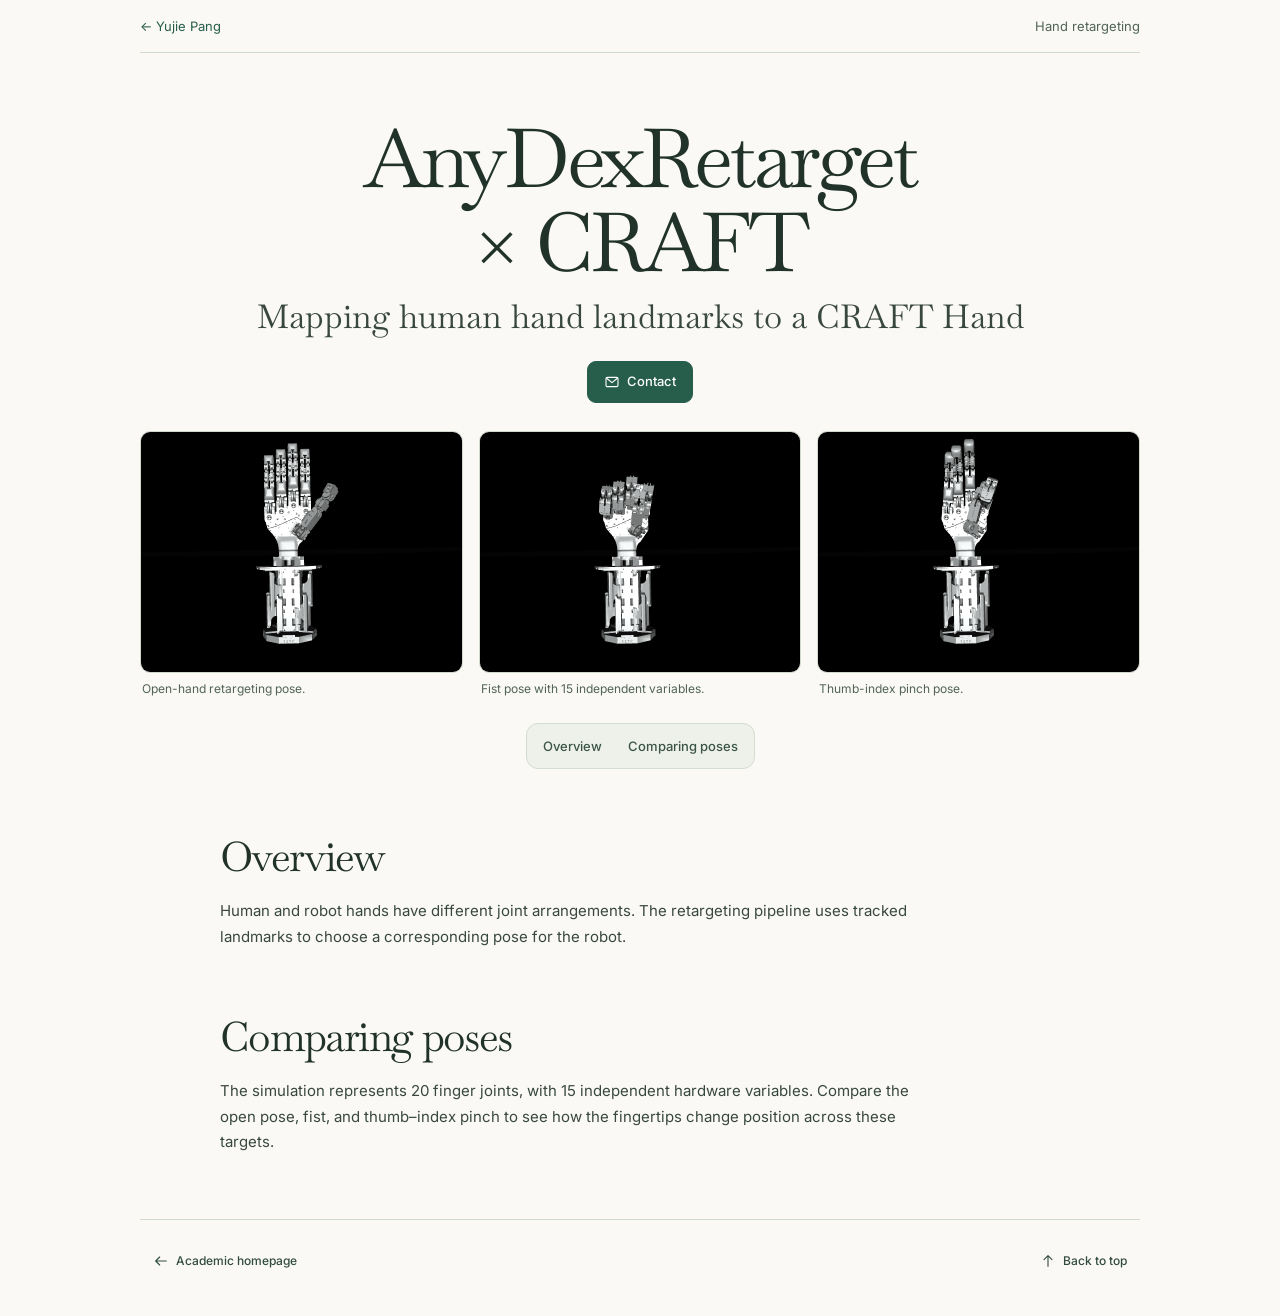
==== projects/anydex-craft/index.html @ 13231a03 "Publish academic portfolio with research pages, papers, and robotics demos" ====
<!doctype html>
<html lang="en">
<head>
  <meta charset="utf-8">
  <meta name="viewport" content="width=device-width, initial-scale=1">
  <title>AnyDexRetarget × CRAFT | Yujie Pang</title>
  <meta name="description" content="Human and robot hands have different joint arrangements. The retargeting pipeline uses tracked landmarks to choose a corresponding pose for the robot.">
  <meta property="og:title" content="AnyDexRetarget × CRAFT · Mapping human hand landmarks to a CRAFT Hand">
  <meta property="og:description" content="Human and robot hands have different joint arrangements. The retargeting pipeline uses tracked landmarks to choose a corresponding pose for the robot.">
  <meta property="og:image" content="https://fslee2.github.io/assets/anydex/craft_open.png">
  <link rel="stylesheet" href="https://fonts.googleapis.com/css2?family=Baskervville&amp;family=Inter:wght@400;500;600&amp;display=swap">
  <link rel="stylesheet" href="../project.css">
  <link rel="stylesheet" href="../../actions.css">
  <script src="../project.js" defer></script>
</head>
<body>
<a class="skip" href="#main">Skip to project</a>
<nav class="crumb" aria-label="Back navigation"><a href="../../#projects">← Yujie Pang</a><span>Hand retargeting</span></nav>
<main id="main">
<header class="hero"><h1>AnyDexRetarget × CRAFT</h1><p class="subtitle">Mapping human hand landmarks to a CRAFT Hand</p>
<nav class="resources action-row" aria-label="Project resources"><a href="mailto:12310115@mail.sustech.edu.cn?subject=CRAFT%20retargeting%20project" class="action action--primary"><svg aria-hidden="true" focusable="false"><use href="../../assets/actions.svg#mail"></use></svg>Contact</a></nav></header>
<div class="showcase poses"><figure class="panel"><div class="frame"><a href="../../assets/anydex/craft_open.png" aria-label="Open full-size image: CRAFT hand open pose"><img src="../../assets/anydex/craft_open.png" alt="CRAFT hand open pose" loading="lazy"></a></div><figcaption>Open-hand retargeting pose.</figcaption></figure>
<figure class="panel"><div class="frame"><a href="../../assets/anydex/craft_fist_15dof.png" aria-label="Open full-size image: CRAFT hand fist pose with 15 independent variables"><img src="../../assets/anydex/craft_fist_15dof.png" alt="CRAFT hand fist pose with 15 independent variables" loading="lazy"></a></div><figcaption>Fist pose with 15 independent variables.</figcaption></figure>
<figure class="panel"><div class="frame"><a href="../../assets/anydex/craft_thumb_index_pinch.png" aria-label="Open full-size image: CRAFT hand thumb-index pinch pose"><img src="../../assets/anydex/craft_thumb_index_pinch.png" alt="CRAFT hand thumb-index pinch pose" loading="lazy"></a></div><figcaption>Thumb-index pinch pose.</figcaption></figure></div>
<nav class="contents" aria-label="On this page"><a href="#overview">Overview</a><a href="#method">Comparing poses</a></nav>
<section id="overview" class="section">
<h2>Overview</h2>
<p>Human and robot hands have different joint arrangements. The retargeting pipeline uses tracked landmarks to choose a corresponding pose for the robot.</p>
</section>
<section id="method" class="section">
<h2>Comparing poses</h2>
<p>The simulation represents 20 finger joints, with 15 independent hardware variables. Compare the open pose, fist, and thumb–index pinch to see how the fingertips change position across these targets.</p>
</section>
</main>
<footer><a href="../../" class="action action--quiet"><svg aria-hidden="true" focusable="false"><use href="../../assets/actions.svg#back"></use></svg>Academic homepage</a><a href="#main" class="action action--quiet"><svg aria-hidden="true" focusable="false"><use href="../../assets/actions.svg#up"></use></svg>Back to top</a></footer>
</body>
</html>
---- projects/project.css ----
:root {
  color-scheme: light;
  --paper: #faf9f5;
  --ink: #21322b;
  --body: #39483f;
  --subtle: #526457;
  --line: #d1d9cd;
  --accent: #275d4b;
  --serif: Baskervville, Georgia, serif;
}
* { box-sizing: border-box; }
html { scroll-padding-top: 18px; }
body { margin: 0; color: var(--body); background: var(--paper); font: 15px/1.7 Inter, system-ui, sans-serif; }
main, .crumb, footer { width: min(100% - 48px, 1000px); margin: auto; }
a { color: var(--accent); text-underline-offset: .2em; }
a:hover { text-decoration-thickness: 2px; }
:focus-visible { outline: 2px solid var(--accent); outline-offset: 4px; }
.skip { position: absolute; left: 8px; top: -70px; background: white; padding: 7px; z-index: 1; }
.skip:focus { top: 4px; }
.crumb, footer { display: flex; align-items: center; justify-content: space-between; gap: 12px; padding: 15px 0; font-size: 13px; }
.crumb { border-bottom: 1px solid var(--line); }
.crumb a, footer a { text-decoration: none; }
.crumb a:hover, footer a:hover { text-decoration: underline; }
.crumb span { color: var(--subtle); }
.hero { max-width: 860px; text-align: center; margin: auto; padding: clamp(36px,5vw,68px) 0 28px; }
h1,h2,h3,p,figure { margin: 0; }
h1,h2,h3 { color: var(--ink); }
h1 { font: 400 clamp(43px,7vw,82px)/1.02 var(--serif); letter-spacing: -.045em; text-wrap: balance; }
.subtitle { font: 400 clamp(20px,2.8vw,33px)/1.22 var(--serif); margin: 13px auto 0; max-width: 48ch; text-wrap: balance; }
.authors { margin-top: 20px; }
.venue { font-size: 13px; color: var(--subtle); }
.resources, .contents { display: flex; flex-wrap: wrap; justify-content: center; align-items: center; gap: 9px; }
.resources { margin: 21px auto 0; }
.resources a { border: 1px solid #b9c8bb; background: #f4f6ef; border-radius: 24px; padding: 7px 18px; font-size: 13px; text-decoration: none; font-weight: 500; }
.resources a:first-child { color: #fff; background: var(--accent); border-color: var(--accent); }
.resources a:hover { box-shadow: 0 2px 6px #10291b20; text-decoration: underline; }
.showcase, .gallery { display: grid; gap: 16px; align-items: stretch; }
.showcase.pair { grid-template-columns: minmax(0,1.45fr) minmax(0,1fr); }
.showcase.poses { grid-template-columns: repeat(3,minmax(0,1fr)); }
.showcase.poses img { height: auto; }
.panel { min-width: 0; }
.frame { display: grid; place-items: center; background: #fff; border: 1px solid var(--line); overflow: hidden; border-radius: 10px; }
.frame a { display: grid; width: 100%; place-items: center; }
.frame img,.frame video { display: block; max-width: 100%; width: 100%; height: clamp(230px,32vw,365px); object-fit: contain; }
.frame video { background: #19201e; }
figcaption { color: var(--subtle); font-size: 12px; line-height: 1.5; margin: 7px 2px 0; }
.contents { margin: 25px 0 0; padding: 14px 0; border-block: 1px solid var(--line); gap: 8px 24px; }
.contents a { font-size: 13px; text-decoration: none; }
.contents a:hover { text-decoration: underline; }
.section { margin: clamp(36px,5vw,66px) auto; max-width: 840px; }
.section h2 { font: 400 clamp(29px,3.3vw,41px)/1.15 var(--serif); letter-spacing: -.04em; margin-bottom: 18px; }
.section p { max-width: 77ch; margin-bottom: 12px; }
.gallery { grid-template-columns: repeat(2,minmax(0,1fr)); margin-top: 22px; gap: 24px 16px; }
.gallery .frame img,.gallery .frame video { height: clamp(180px,22vw,262px); }
.gallery.single { grid-template-columns: 1fr; }
.gallery.single .frame img { height: auto; max-height: 440px; }
.paper { display: grid; grid-template-columns: minmax(120px,178px) minmax(0,1fr); gap: clamp(20px,4vw,40px); align-items: center; padding: clamp(17px,3vw,31px); background: #ecf1e9; border-radius: 10px; }
.paper img { display: block; width: 100%; height: auto; border: 1px solid var(--line); }
.paper h3 { font: 400 24px/1.22 var(--serif); margin-bottom: 9px; }
.paper p { font-size: 14px; }
.paper nav { display: flex; gap: 10px 18px; flex-wrap: wrap; font-size: 13px; }
pre { white-space: pre-wrap; overflow-wrap: anywhere; background: #eff1eb; border: 1px solid var(--line); padding: 15px; border-radius: 7px; font: 13px/1.6 ui-monospace, monospace; }
.cite-tools { display: flex; gap: 15px; align-items: center; font-size: 13px; }
button { color: var(--accent); font: inherit; padding: 7px 13px; background: white; border: 1px solid var(--line); border-radius: 5px; cursor: pointer; }
footer { border-top: 1px solid var(--line); padding-block: 22px 36px; }
@media(max-width: 650px) {
  main,.crumb,footer { width: calc(100% - 32px); }
  .showcase.pair,.gallery { grid-template-columns: 1fr; }
  .frame img,.frame video,.gallery .frame img,.gallery .frame video { height: auto; max-height: 330px; }
  .showcase.pair video { width: 100%; }
  .paper { grid-template-columns: minmax(72px,23%) minmax(0,1fr); gap: 14px; }
  .paper h3 { font-size: 19px; }
  .resources a { padding: 6px 13px; }
  .authors { font-size: 14px; }
}
---- actions.css ----
/* The same controls appear on the homepage and inside each project. */
.action-row {
  display: flex;
  flex-wrap: wrap;
  align-items: center;
  gap: 7px;
}
.action-row .action, summary.action, footer .action {
  box-sizing: border-box;
  display: inline-flex;
  align-items: center;
  justify-content: center;
  gap: 7px;
  min-height: 38px;
  max-width: 100%;
  padding: 7px 12px;
  border: 1px solid #c7d1c9;
  border-radius: 9px;
  background: #fffefa;
  color: #324c40;
  font: 500 13px/1.3 Inter, system-ui, sans-serif;
  text-decoration: none;
  cursor: pointer;
  transition: background-color .15s, border-color .15s, box-shadow .15s;
}
.action-row .action--primary {
  background: #244f41;
  color: white;
  border-color: #244f41;
}
.action-row .action--soft, summary.action--soft {
  background: #e6eee6;
  color: #204f3e;
  border-color: #c3d2c3;
}
.action-row .action--quiet, footer .action {
  background: transparent;
  border-color: transparent;
}
.action svg {
  pointer-events: none;
  width: 16px;
  height: 16px;
  fill: none;
  stroke: currentColor;
  stroke-linecap: round;
  stroke-linejoin: round;
  stroke-width: 1.65;
  flex: none;
}
@media (hover:hover) {
  .action-row .action:hover, summary.action:hover, footer .action:hover {
    background: #e7eee6;
    border-color: #98b19e;
    color: #183f30;
    text-decoration: none;
    box-shadow: 0 1px 3px #1f3c2e12;
  }
  .action-row .action--primary:hover {
    background: #153e30;
    border-color: #153e30;
    color: white;
  }
}
.action:focus-visible { outline: 2px solid #246850; outline-offset: 3px; }
.action-row .action:active, summary.action:active, footer .action:active { box-shadow: inset 0 1px 3px #19372935; }
.action[hidden] { display: none; }
details[open] > summary.action .disclosure-icon { transform: rotate(180deg); }
.resources.action-row { margin-top: 23px; gap: 8px; }
.resources.action-row .action { min-height: 42px; padding-inline: 16px; }
.contents {
  width: fit-content;
  max-width: 100%;
  margin: 25px auto 0;
  padding: 4px;
  gap: 2px;
  border: 1px solid #d4dcd1;
  border-radius: 12px;
  background: #edf1e9;
}
.contents a {
  display: inline-flex;
  align-items: center;
  justify-content: center;
  min-height: 36px;
  padding: 6px 12px;
  border-radius: 8px;
  color: #3c5447;
  font-weight: 500;
  font-size: 13px;
}
.contents a:hover, .contents a[aria-current="location"] {
  background: #fffefa;
  color: #234b3b;
  box-shadow: 0 1px 4px #19372916;
  text-decoration: none;
}
.paper nav.action-row, .cite-tools.action-row { gap: 7px; }
.paper nav.action-row { margin-top: 14px; }
.bibtex[open] > summary.action { margin-right: 70px; }
.bibtex > button.action { top: 0; right: 0; }
.page-footer .action, footer .action { font-size: 12px; }
@media (max-width:650px) {
  .action-row .action, summary.action, footer .action, .resources.action-row .action, .contents a { min-height: 44px; }
  .contents { width: 100%; display: grid; grid-template-columns: repeat(2,minmax(0,1fr)); }
  .contents a { padding-inline: 6px; text-align: center; }
  .contents a:last-child:nth-child(odd) { grid-column: 1 / -1; }
  .resources.action-row:has(> :nth-child(4)) { display: grid; grid-template-columns: repeat(2,minmax(0,1fr)); max-width: 355px; }
  .paper:has(.action-row) { grid-template-columns: clamp(66px,20vw,105px) 1fr; gap: 8px 14px; }
  .paper > div { display: contents; }
  .paper > a { grid-column: 1; grid-row: 1 / 3; }
  .paper h3, .paper p { grid-column: 2; margin: 0; }
  .paper nav.action-row { grid-column: 1 / -1; margin-top: 8px; }
}
@media (prefers-reduced-motion:reduce) { .action-row .action, summary.action, footer .action { transition: none; } }
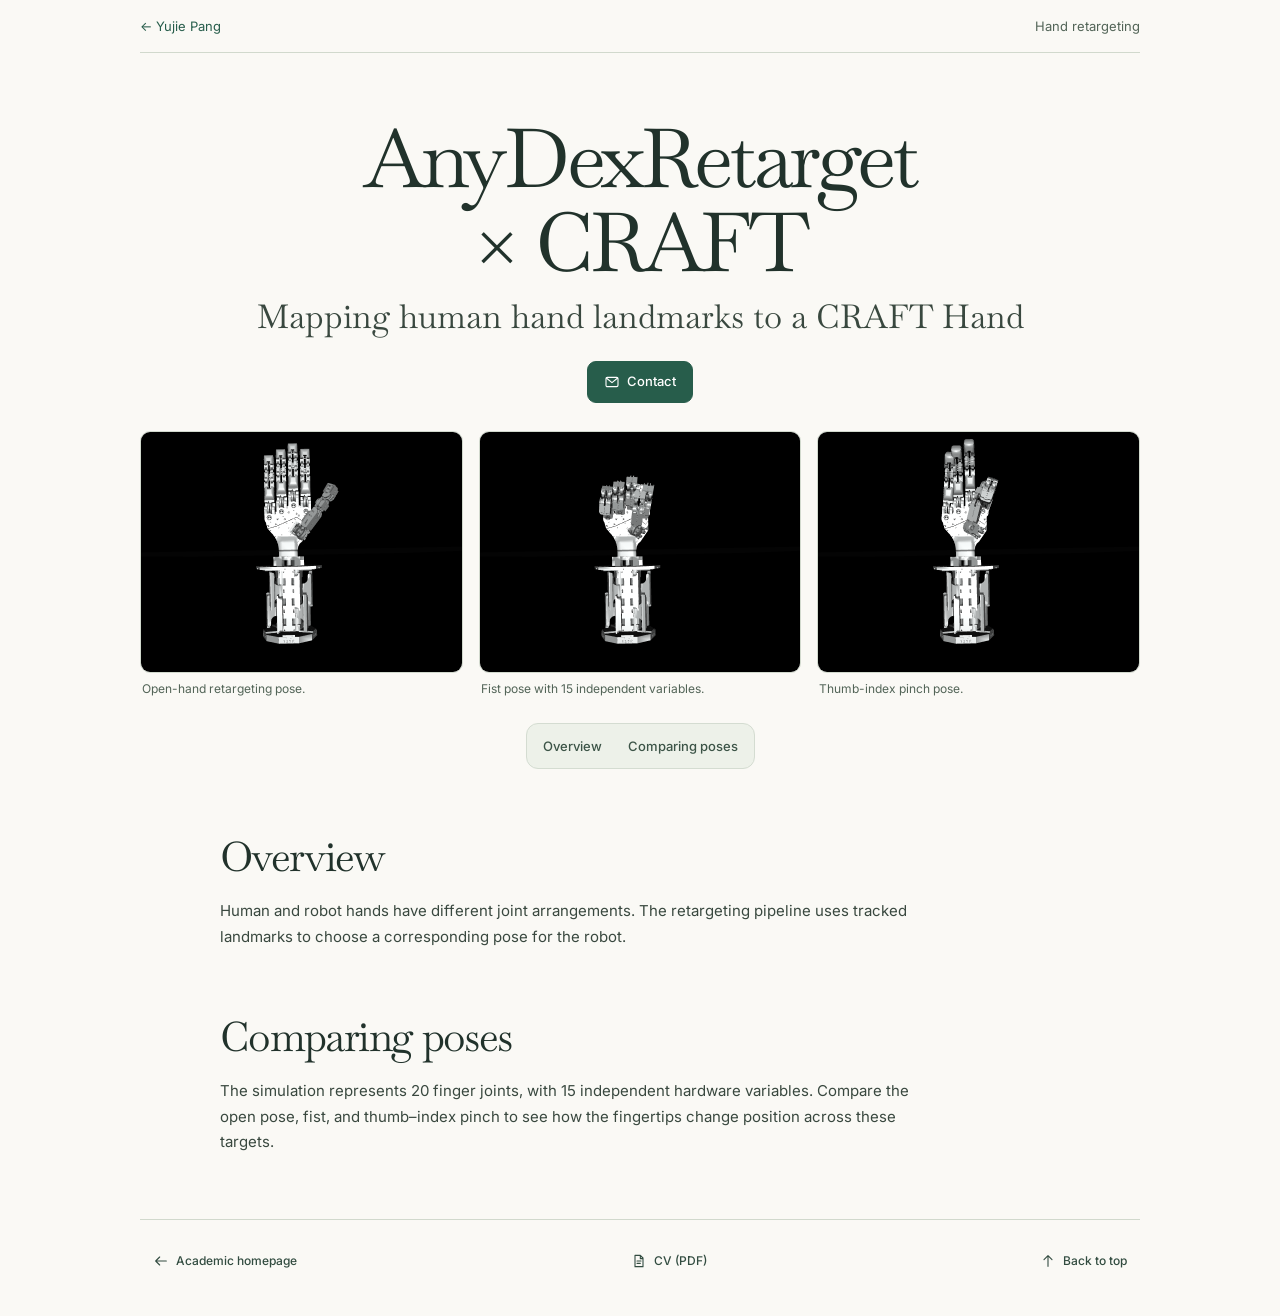
==== commit d0a98a44: "Add current academic CV to homepage and project footers" ====
--- a/projects/anydex-craft/index.html
+++ b/projects/anydex-craft/index.html
@@ -32,6 +32,6 @@
 <p>The simulation represents 20 finger joints, with 15 independent hardware variables. Compare the open pose, fist, and thumb–index pinch to see how the fingertips change position across these targets.</p>
 </section>
 </main>
-<footer><a href="../../" class="action action--quiet"><svg aria-hidden="true" focusable="false"><use href="../../assets/actions.svg#back"></use></svg>Academic homepage</a><a href="#main" class="action action--quiet"><svg aria-hidden="true" focusable="false"><use href="../../assets/actions.svg#up"></use></svg>Back to top</a></footer>
+<footer><a href="../../" class="action action--quiet"><svg aria-hidden="true" focusable="false"><use href="../../assets/actions.svg#back"></use></svg>Academic homepage</a><a href="../../assets/cv/CV_Yujie_Pang.pdf" target="_blank" rel="noreferrer" class="action action--quiet" aria-label="Open Yujie Pang’s CV as a PDF"><svg aria-hidden="true" focusable="false"><use href="../../assets/actions.svg#paper"></use></svg>CV (PDF)</a><a href="#main" class="action action--quiet"><svg aria-hidden="true" focusable="false"><use href="../../assets/actions.svg#up"></use></svg>Back to top</a></footer>
 </body>
 </html>
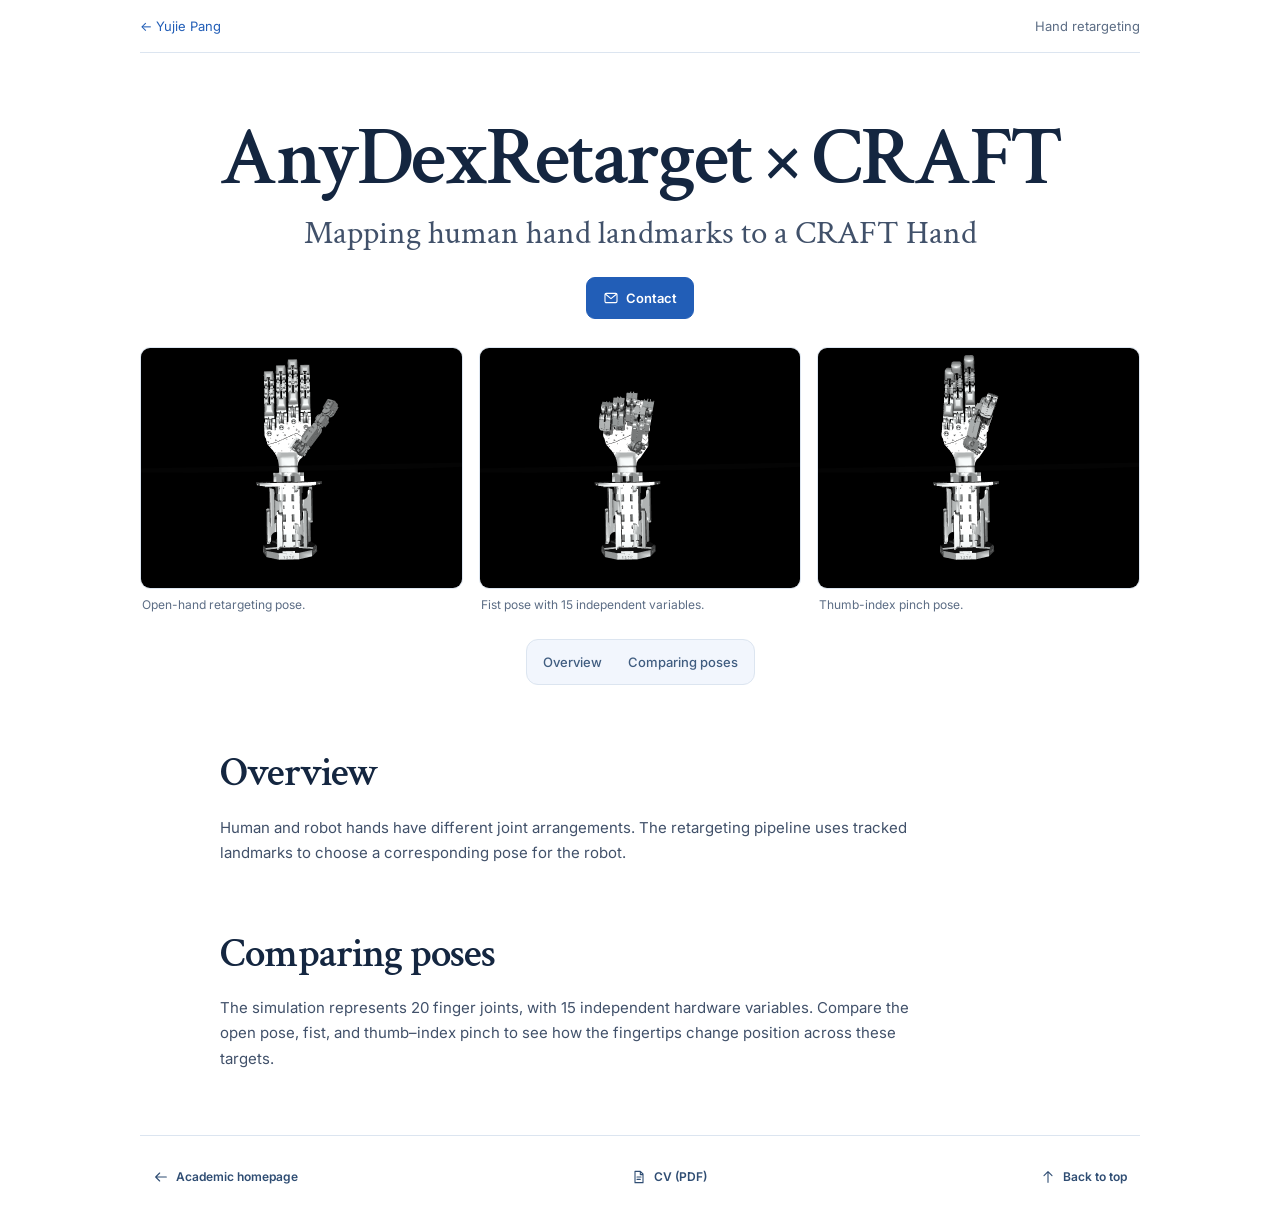
==== commit 4d6b20e1: "Apply blue and white palette with stronger typography across the site" ====
--- a/projects/anydex-craft/index.html
+++ b/projects/anydex-craft/index.html
@@ -8,7 +8,7 @@
   <meta property="og:title" content="AnyDexRetarget × CRAFT · Mapping human hand landmarks to a CRAFT Hand">
   <meta property="og:description" content="Human and robot hands have different joint arrangements. The retargeting pipeline uses tracked landmarks to choose a corresponding pose for the robot.">
   <meta property="og:image" content="https://fslee2.github.io/assets/anydex/craft_open.png">
-  <link rel="stylesheet" href="https://fonts.googleapis.com/css2?family=Baskervville&amp;family=Inter:wght@400;500;600&amp;display=swap">
+  <link rel="stylesheet" href="https://fonts.googleapis.com/css2?family=Crimson+Text:wght@400;600;700&amp;family=Inter:wght@400;500;600;700&amp;display=swap">
   <link rel="stylesheet" href="../project.css">
   <link rel="stylesheet" href="../../actions.css">
   <script src="../project.js" defer></script>
--- a/projects/project.css
+++ b/projects/project.css
@@ -1,12 +1,12 @@
 :root {
   color-scheme: light;
-  --paper: #faf9f5;
-  --ink: #21322b;
-  --body: #39483f;
-  --subtle: #526457;
-  --line: #d1d9cd;
-  --accent: #275d4b;
-  --serif: Baskervville, Georgia, serif;
+  --paper: #ffffff;
+  --ink: #142640;
+  --body: #41516a;
+  --subtle: #5c6d85;
+  --line: #dce5f0;
+  --accent: #225eb7;
+  --serif: "Crimson Text", Georgia, serif;
 }
 * { box-sizing: border-box; }
 html { scroll-padding-top: 18px; }
@@ -25,15 +25,15 @@
 .hero { max-width: 860px; text-align: center; margin: auto; padding: clamp(36px,5vw,68px) 0 28px; }
 h1,h2,h3,p,figure { margin: 0; }
 h1,h2,h3 { color: var(--ink); }
-h1 { font: 400 clamp(43px,7vw,82px)/1.02 var(--serif); letter-spacing: -.045em; text-wrap: balance; }
+h1 { font: 600 clamp(43px,7vw,82px)/1.02 var(--serif); letter-spacing: -.03em; text-wrap: balance; }
 .subtitle { font: 400 clamp(20px,2.8vw,33px)/1.22 var(--serif); margin: 13px auto 0; max-width: 48ch; text-wrap: balance; }
 .authors { margin-top: 20px; }
 .venue { font-size: 13px; color: var(--subtle); }
 .resources, .contents { display: flex; flex-wrap: wrap; justify-content: center; align-items: center; gap: 9px; }
 .resources { margin: 21px auto 0; }
-.resources a { border: 1px solid #b9c8bb; background: #f4f6ef; border-radius: 24px; padding: 7px 18px; font-size: 13px; text-decoration: none; font-weight: 500; }
+.resources a { border: 1px solid #c6d8ef; background: #f2f7ff; border-radius: 24px; padding: 7px 18px; font-size: 13px; text-decoration: none; font-weight: 500; }
 .resources a:first-child { color: #fff; background: var(--accent); border-color: var(--accent); }
-.resources a:hover { box-shadow: 0 2px 6px #10291b20; text-decoration: underline; }
+.resources a:hover { box-shadow: 0 2px 6px #163f7920; text-decoration: underline; }
 .showcase, .gallery { display: grid; gap: 16px; align-items: stretch; }
 .showcase.pair { grid-template-columns: minmax(0,1.45fr) minmax(0,1fr); }
 .showcase.poses { grid-template-columns: repeat(3,minmax(0,1fr)); }
@@ -42,24 +42,24 @@
 .frame { display: grid; place-items: center; background: #fff; border: 1px solid var(--line); overflow: hidden; border-radius: 10px; }
 .frame a { display: grid; width: 100%; place-items: center; }
 .frame img,.frame video { display: block; max-width: 100%; width: 100%; height: clamp(230px,32vw,365px); object-fit: contain; }
-.frame video { background: #19201e; }
+.frame video { background: #142033; }
 figcaption { color: var(--subtle); font-size: 12px; line-height: 1.5; margin: 7px 2px 0; }
 .contents { margin: 25px 0 0; padding: 14px 0; border-block: 1px solid var(--line); gap: 8px 24px; }
 .contents a { font-size: 13px; text-decoration: none; }
 .contents a:hover { text-decoration: underline; }
 .section { margin: clamp(36px,5vw,66px) auto; max-width: 840px; }
-.section h2 { font: 400 clamp(29px,3.3vw,41px)/1.15 var(--serif); letter-spacing: -.04em; margin-bottom: 18px; }
+.section h2 { font: 600 clamp(29px,3.3vw,41px)/1.15 var(--serif); letter-spacing: -.02em; margin-bottom: 18px; }
 .section p { max-width: 77ch; margin-bottom: 12px; }
 .gallery { grid-template-columns: repeat(2,minmax(0,1fr)); margin-top: 22px; gap: 24px 16px; }
 .gallery .frame img,.gallery .frame video { height: clamp(180px,22vw,262px); }
 .gallery.single { grid-template-columns: 1fr; }
 .gallery.single .frame img { height: auto; max-height: 440px; }
-.paper { display: grid; grid-template-columns: minmax(120px,178px) minmax(0,1fr); gap: clamp(20px,4vw,40px); align-items: center; padding: clamp(17px,3vw,31px); background: #ecf1e9; border-radius: 10px; }
+.paper { display: grid; grid-template-columns: minmax(120px,178px) minmax(0,1fr); gap: clamp(20px,4vw,40px); align-items: center; padding: clamp(17px,3vw,31px); background: #edf4ff; border-radius: 10px; }
 .paper img { display: block; width: 100%; height: auto; border: 1px solid var(--line); }
-.paper h3 { font: 400 24px/1.22 var(--serif); margin-bottom: 9px; }
+.paper h3 { font: 600 24px/1.22 var(--serif); margin-bottom: 9px; }
 .paper p { font-size: 14px; }
 .paper nav { display: flex; gap: 10px 18px; flex-wrap: wrap; font-size: 13px; }
-pre { white-space: pre-wrap; overflow-wrap: anywhere; background: #eff1eb; border: 1px solid var(--line); padding: 15px; border-radius: 7px; font: 13px/1.6 ui-monospace, monospace; }
+pre { white-space: pre-wrap; overflow-wrap: anywhere; background: #f4f7fc; border: 1px solid var(--line); padding: 15px; border-radius: 7px; font: 13px/1.6 ui-monospace, monospace; }
 .cite-tools { display: flex; gap: 15px; align-items: center; font-size: 13px; }
 button { color: var(--accent); font: inherit; padding: 7px 13px; background: white; border: 1px solid var(--line); border-radius: 5px; cursor: pointer; }
 footer { border-top: 1px solid var(--line); padding-block: 22px 36px; }
--- a/actions.css
+++ b/actions.css
@@ -14,24 +14,24 @@
   min-height: 38px;
   max-width: 100%;
   padding: 7px 12px;
-  border: 1px solid #c7d1c9;
+  border: 1px solid #c7d8ed;
   border-radius: 9px;
-  background: #fffefa;
-  color: #324c40;
-  font: 500 13px/1.3 Inter, system-ui, sans-serif;
+  background: #ffffff;
+  color: #2f4d73;
+  font: 600 13px/1.3 Inter, system-ui, sans-serif;
   text-decoration: none;
   cursor: pointer;
   transition: background-color .15s, border-color .15s, box-shadow .15s;
 }
 .action-row .action--primary {
-  background: #244f41;
+  background: #225eb7;
   color: white;
-  border-color: #244f41;
+  border-color: #225eb7;
 }
 .action-row .action--soft, summary.action--soft {
-  background: #e6eee6;
-  color: #204f3e;
-  border-color: #c3d2c3;
+  background: #eaf2ff;
+  color: #1b529d;
+  border-color: #c6d9f5;
 }
 .action-row .action--quiet, footer .action {
   background: transparent;
@@ -50,20 +50,20 @@
 }
 @media (hover:hover) {
   .action-row .action:hover, summary.action:hover, footer .action:hover {
-    background: #e7eee6;
-    border-color: #98b19e;
-    color: #183f30;
+    background: #eaf2ff;
+    border-color: #8eb3e9;
+    color: #1c4b8d;
     text-decoration: none;
-    box-shadow: 0 1px 3px #1f3c2e12;
+    box-shadow: 0 1px 3px #17477912;
   }
   .action-row .action--primary:hover {
-    background: #153e30;
-    border-color: #153e30;
+    background: #194c99;
+    border-color: #194c99;
     color: white;
   }
 }
-.action:focus-visible { outline: 2px solid #246850; outline-offset: 3px; }
-.action-row .action:active, summary.action:active, footer .action:active { box-shadow: inset 0 1px 3px #19372935; }
+.action:focus-visible { outline: 2px solid #225eb7; outline-offset: 3px; }
+.action-row .action:active, summary.action:active, footer .action:active { box-shadow: inset 0 1px 3px #173b6b35; }
 .action[hidden] { display: none; }
 details[open] > summary.action .disclosure-icon { transform: rotate(180deg); }
 .resources.action-row { margin-top: 23px; gap: 8px; }
@@ -74,9 +74,9 @@
   margin: 25px auto 0;
   padding: 4px;
   gap: 2px;
-  border: 1px solid #d4dcd1;
+  border: 1px solid #dce5f0;
   border-radius: 12px;
-  background: #edf1e9;
+  background: #f2f6fd;
 }
 .contents a {
   display: inline-flex;
@@ -85,14 +85,14 @@
   min-height: 36px;
   padding: 6px 12px;
   border-radius: 8px;
-  color: #3c5447;
+  color: #405d80;
   font-weight: 500;
   font-size: 13px;
 }
 .contents a:hover, .contents a[aria-current="location"] {
-  background: #fffefa;
-  color: #234b3b;
-  box-shadow: 0 1px 4px #19372916;
+  background: #ffffff;
+  color: #22549b;
+  box-shadow: 0 1px 4px #17477916;
   text-decoration: none;
 }
 .paper nav.action-row, .cite-tools.action-row { gap: 7px; }
